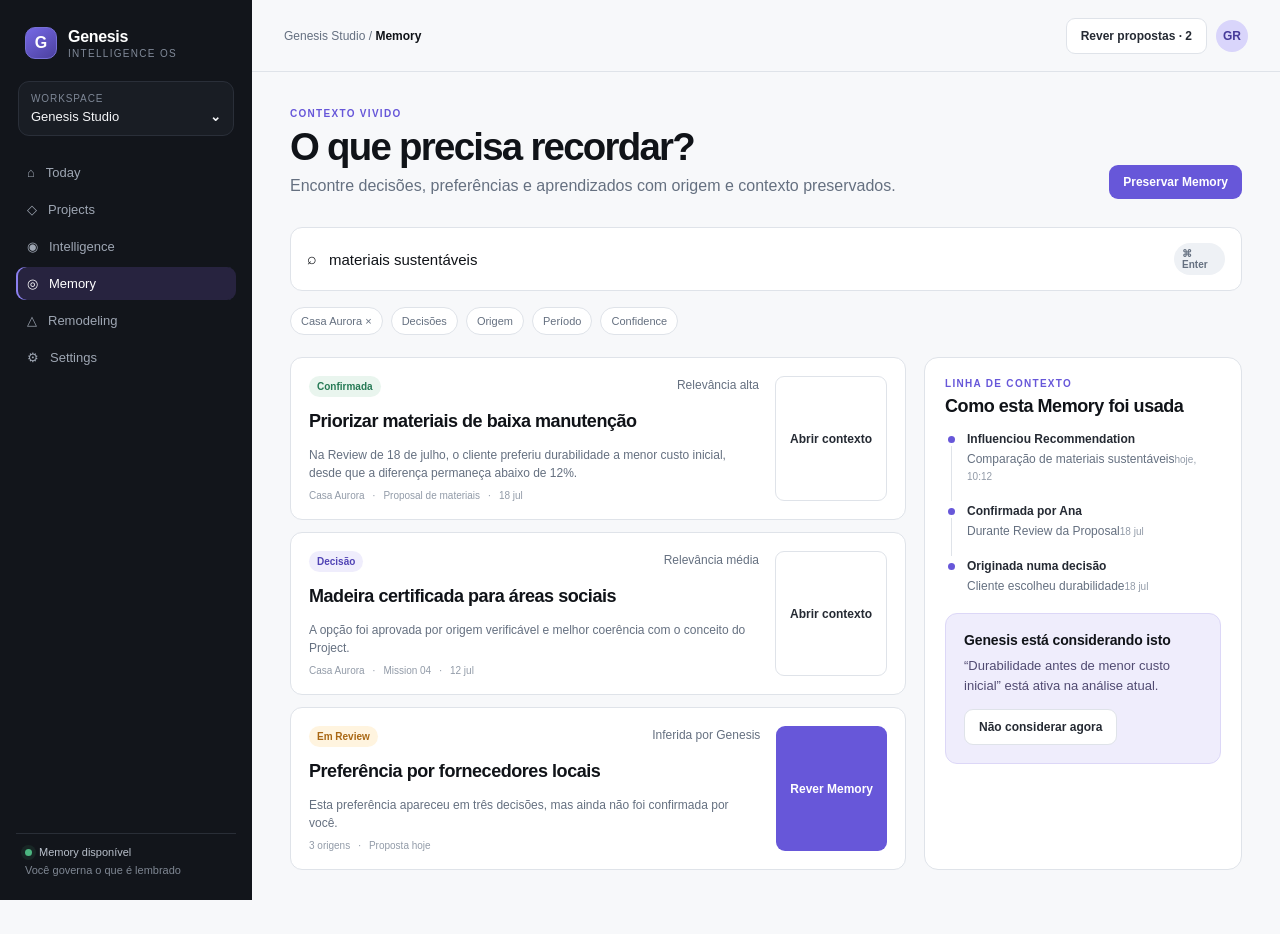
==== Assets/Mockups/Memory/index.html @ 0cf2ba68 "chore(release): conclui Genesis Foundation" ====
<!doctype html><html lang="pt"><head><meta charset="utf-8"><meta name="viewport" content="width=device-width,initial-scale=1"><title>Memory · Genesis</title><link rel="stylesheet" href="../styles.css"></head><body><a class="skip" href="#content">Ir para o conteúdo</a><div class="shell"><aside class="rail"><div class="brand"><div class="brand-mark">G</div><span><strong>Genesis</strong><small>Intelligence OS</small></span></div><div class="workspace"><small>Workspace</small><span>Genesis Studio <b>⌄</b></span></div><nav class="nav"><a href="../Dashboard/index.html">⌂ <span>Today</span></a><a href="../Projects/index.html">◇ <span>Projects</span></a><a href="../Intelligence/index.html">◉ <span>Intelligence</span></a><a class="active" href="../Memory/index.html">◎ <span>Memory</span></a><a href="../Remodeling/index.html">△ <span>Remodeling</span></a><a href="../Settings/index.html">⚙ <span>Settings</span></a></nav><div class="rail-foot"><span><i class="pulse"></i> Memory disponível</span>Você governa o que é lembrado</div></aside><main class="main"><header class="topbar"><div class="crumb">Genesis Studio / <strong>Memory</strong></div><div class="top-actions"><button class="button secondary">Rever propostas · 2</button><span class="avatar">GR</span></div></header><div class="content" id="content"><div class="page-head"><div><p class="eyebrow">Contexto vivido</p><h1>O que precisa recordar?</h1><p class="lede">Encontre decisões, preferências e aprendizados com origem e contexto preservados.</p></div><button class="button">Preservar Memory</button></div><div class="search-box"><span>⌕</span><input aria-label="Pesquisar Memory" value="materiais sustentáveis"/><span class="badge">⌘ Enter</span></div><div class="filters"><button class="filter">Casa Aurora ×</button><button class="filter">Decisões</button><button class="filter">Origem</button><button class="filter">Período</button><button class="filter">Confidence</button></div><div class="grid two"><section class="memory-list"><article class="memory"><div><div class="card-head"><span class="badge green">Confirmada</span><span class="meta">Relevância alta</span></div><h2>Priorizar materiais de baixa manutenção</h2><p>Na Review de 18 de julho, o cliente preferiu durabilidade a menor custo inicial, desde que a diferença permaneça abaixo de 12%.</p><div class="source"><span>Casa Aurora</span><span>·</span><span>Proposal de materiais</span><span>·</span><span>18 jul</span></div></div><button class="button secondary">Abrir contexto</button></article><article class="memory"><div><div class="card-head"><span class="badge violet">Decisão</span><span class="meta">Relevância média</span></div><h2>Madeira certificada para áreas sociais</h2><p>A opção foi aprovada por origem verificável e melhor coerência com o conceito do Project.</p><div class="source"><span>Casa Aurora</span><span>·</span><span>Mission 04</span><span>·</span><span>12 jul</span></div></div><button class="button secondary">Abrir contexto</button></article><article class="memory"><div><div class="card-head"><span class="badge amber">Em Review</span><span class="meta">Inferida por Genesis</span></div><h2>Preferência por fornecedores locais</h2><p>Esta preferência apareceu em três decisões, mas ainda não foi confirmada por você.</p><div class="source"><span>3 origens</span><span>·</span><span>Proposta hoje</span></div></div><button class="button">Rever Memory</button></article></section><aside class="card"><p class="eyebrow">Linha de contexto</p><h2>Como esta Memory foi usada</h2><ul class="timeline"><li><strong>Influenciou Recommendation</strong>Comparação de materiais sustentáveis<time>hoje, 10:12</time></li><li><strong>Confirmada por Ana</strong>Durante Review da Proposal<time>18 jul</time></li><li><strong>Originada numa decisão</strong>Cliente escolheu durabilidade<time>18 jul</time></li></ul><div class="recommendation"><h3>Genesis está considerando isto</h3><p>“Durabilidade antes de menor custo inicial” está ativa na análise atual.</p><button class="button secondary">Não considerar agora</button></div></aside></div></div></main></div></body></html>
---- Assets/Mockups/styles.css ----
:root {
  --ink: #101318;
  --ink-2: #252a33;
  --slate: #657080;
  --muted: #929ba8;
  --line: #dfe3e9;
  --soft: #eef1f5;
  --canvas: #f7f8fa;
  --white: #fff;
  --violet: #6757d9;
  --violet-soft: #efedfc;
  --cyan: #16859b;
  --cyan-soft: #e8f5f7;
  --green: #267a55;
  --green-soft: #e9f5ee;
  --amber: #a96713;
  --amber-soft: #fff4df;
  --red: #b64242;
  --red-soft: #fcecec;
  --shadow: 0 18px 50px rgba(22, 26, 34, .07);
  font-family: Inter, ui-sans-serif, -apple-system, BlinkMacSystemFont, "Segoe UI", sans-serif;
  color: var(--ink);
  background: var(--canvas);
}

* { box-sizing: border-box; }
body { margin: 0; background: var(--canvas); color: var(--ink); }
button, input, textarea, select { font: inherit; }
button, a { -webkit-tap-highlight-color: transparent; }
a { color: inherit; text-decoration: none; }
a:focus-visible, button:focus-visible, input:focus-visible, textarea:focus-visible, select:focus-visible {
  outline: 3px solid #8a7fec; outline-offset: 3px;
}
.skip { position: fixed; top: -60px; left: 16px; z-index: 99; padding: 10px 14px; background: var(--ink); color: white; border-radius: 8px; }
.skip:focus { top: 12px; }
.shell { min-height: 100vh; display: grid; grid-template-columns: 252px minmax(0, 1fr); }
.rail { position: sticky; top: 0; height: 100vh; padding: 22px 16px; background: #12151b; color: #d8dce4; display: flex; flex-direction: column; }
.brand { display: flex; align-items: center; gap: 11px; padding: 5px 9px 22px; }
.brand-mark { width: 32px; height: 32px; border: 1px solid #7770d7; border-radius: 10px; display: grid; place-items: center; color: white; background: linear-gradient(145deg, #7669e6, #4b409e); font-weight: 750; }
.brand strong { color: white; font-size: 16px; letter-spacing: -.02em; }
.brand small { display: block; margin-top: 2px; color: #818a99; font-size: 10px; text-transform: uppercase; letter-spacing: .13em; }
.workspace { margin: 0 2px 20px; padding: 11px 12px; border: 1px solid #2a2f39; background: #191d24; border-radius: 11px; }
.workspace small { display: block; color: #7e8796; font-size: 10px; text-transform: uppercase; letter-spacing: .09em; }
.workspace span { display: flex; align-items: center; justify-content: space-between; margin-top: 5px; color: #f5f6f8; font-size: 13px; }
.nav-label { padding: 8px 10px 6px; color: #686f7b; font-size: 10px; font-weight: 700; text-transform: uppercase; letter-spacing: .11em; }
.nav { display: grid; gap: 4px; }
.nav a { display: flex; gap: 11px; align-items: center; padding: 9px 11px; border-radius: 9px; color: #9ea6b3; font-size: 13px; }
.nav a:hover { background: #1b2028; color: white; }
.nav a.active { background: #27233f; color: white; box-shadow: inset 2px 0 #8b80ef; }
.nav svg { width: 17px; height: 17px; stroke: currentColor; fill: none; stroke-width: 1.7; }
.rail-foot { margin-top: auto; padding: 12px 9px 2px; border-top: 1px solid #292e37; color: #7f8793; font-size: 11px; }
.rail-foot span { display: flex; align-items: center; gap: 7px; margin-bottom: 6px; color: #b9c0cb; }
.pulse { width: 7px; height: 7px; border-radius: 50%; background: #4cb681; box-shadow: 0 0 0 4px rgba(76, 182, 129, .1); }
.main { min-width: 0; }
.topbar { height: 72px; padding: 0 32px; display: flex; align-items: center; justify-content: space-between; border-bottom: 1px solid var(--line); background: rgba(247,248,250,.92); backdrop-filter: blur(14px); position: sticky; top: 0; z-index: 10; }
.crumb { color: var(--slate); font-size: 12px; }
.crumb strong { color: var(--ink); }
.top-actions { display: flex; align-items: center; gap: 9px; }
.search-chip { border: 1px solid var(--line); background: white; border-radius: 9px; padding: 8px 11px; color: var(--slate); font-size: 12px; }
.avatar { width: 32px; height: 32px; border-radius: 50%; background: #d9d5fb; color: #463b9a; display: grid; place-items: center; font-weight: 700; font-size: 12px; }
.content { width: min(1260px, 100%); margin: 0 auto; padding: 36px 38px 64px; }
.page-head { display: flex; justify-content: space-between; align-items: flex-end; gap: 24px; margin-bottom: 28px; }
.eyebrow { margin: 0 0 7px; color: var(--violet); font-size: 10px; font-weight: 760; letter-spacing: .13em; text-transform: uppercase; }
h1, h2, h3, p { margin-top: 0; }
h1 { margin-bottom: 7px; font-size: clamp(28px, 3vw, 42px); line-height: 1.08; letter-spacing: -.045em; }
h2 { margin-bottom: 14px; font-size: 18px; letter-spacing: -.025em; }
h3 { margin-bottom: 8px; font-size: 14px; letter-spacing: -.01em; }
.lede { max-width: 650px; margin-bottom: 0; color: var(--slate); line-height: 1.55; }
.button { border: 0; border-radius: 9px; padding: 10px 14px; background: var(--violet); color: white; font-weight: 680; font-size: 12px; cursor: pointer; }
.button.secondary { background: white; color: var(--ink-2); border: 1px solid var(--line); }
.button.quiet { background: transparent; color: var(--slate); }
.button.danger { background: var(--red); }
.grid { display: grid; gap: 18px; }
.grid.two { grid-template-columns: minmax(0, 1.55fr) minmax(270px, .8fr); }
.grid.three { grid-template-columns: repeat(3, minmax(0, 1fr)); }
.card { background: var(--white); border: 1px solid var(--line); border-radius: 14px; padding: 20px; }
.card.focus { border-color: #cec9f3; box-shadow: var(--shadow); }
.card.tint { background: linear-gradient(145deg, #f7f5ff, #fff); }
.card-head { display: flex; justify-content: space-between; align-items: flex-start; gap: 16px; margin-bottom: 14px; }
.meta { color: var(--slate); font-size: 12px; line-height: 1.5; }
.kicker { color: var(--muted); font-size: 10px; font-weight: 720; text-transform: uppercase; letter-spacing: .09em; }
.badge { display: inline-flex; align-items: center; gap: 6px; padding: 5px 8px; border-radius: 999px; background: var(--soft); color: var(--slate); font-size: 10px; font-weight: 700; }
.badge.violet { background: var(--violet-soft); color: #5144b5; }
.badge.green { background: var(--green-soft); color: var(--green); }
.badge.amber { background: var(--amber-soft); color: var(--amber); }
.badge.red { background: var(--red-soft); color: var(--red); }
.badge.cyan { background: var(--cyan-soft); color: var(--cyan); }
.dot { width: 6px; height: 6px; background: currentColor; border-radius: 50%; }
.attention { display: grid; grid-template-columns: 6px 1fr auto; gap: 16px; align-items: center; padding: 16px 0; border-bottom: 1px solid var(--soft); }
.attention:last-child { border: 0; padding-bottom: 0; }
.attention-bar { width: 4px; height: 38px; background: var(--amber); border-radius: 6px; }
.attention h3 { margin: 0 0 3px; }
.attention p { margin: 0; color: var(--slate); font-size: 12px; }
.progress { height: 5px; background: var(--soft); border-radius: 10px; overflow: hidden; margin: 13px 0 9px; }
.progress span { display: block; height: 100%; background: linear-gradient(90deg, var(--violet), #8a7fea); border-radius: inherit; }
.project-card { display: flex; flex-direction: column; min-height: 260px; }
.project-card .next { margin-top: auto; padding-top: 14px; border-top: 1px solid var(--soft); }
.stats { display: flex; flex-wrap: wrap; gap: 14px; color: var(--slate); font-size: 11px; }
.stats strong { color: var(--ink); }
.timeline { list-style: none; margin: 0; padding: 0; }
.timeline li { position: relative; padding: 0 0 18px 22px; color: var(--slate); font-size: 12px; line-height: 1.45; }
.timeline li::before { content: ""; position: absolute; left: 3px; top: 5px; width: 7px; height: 7px; border-radius: 50%; background: var(--violet); }
.timeline li::after { content: ""; position: absolute; left: 6px; top: 15px; bottom: 2px; width: 1px; background: var(--line); }
.timeline li:last-child::after { display: none; }
.timeline strong { display: block; color: var(--ink-2); margin-bottom: 2px; }
.timeline time { color: var(--muted); font-size: 10px; }
.recommendation { padding: 18px; border-radius: 12px; background: var(--violet-soft); border: 1px solid #dcd7f7; }
.recommendation p { color: #514b72; font-size: 13px; line-height: 1.55; }
.steps { display: flex; align-items: center; overflow-x: auto; padding: 4px 0 20px; }
.step { min-width: 104px; display: flex; align-items: center; gap: 8px; color: var(--muted); font-size: 11px; font-weight: 700; }
.step::after { content: ""; width: 38px; height: 1px; background: var(--line); }
.step:last-child::after { display: none; }
.step span { width: 22px; height: 22px; border-radius: 50%; display: grid; place-items: center; border: 1px solid var(--line); background: white; }
.step.done { color: var(--green); }
.step.done span { background: var(--green-soft); border-color: #b8dcc8; }
.step.active { color: var(--violet); }
.step.active span { color: white; background: var(--violet); border-color: var(--violet); }
.context-chain { display: grid; gap: 10px; }
.context-item { display: flex; gap: 12px; align-items: flex-start; padding: 13px; border: 1px solid var(--line); border-radius: 10px; }
.context-icon { width: 28px; height: 28px; border-radius: 8px; display: grid; place-items: center; flex: 0 0 auto; background: var(--violet-soft); color: var(--violet); font-weight: 800; font-size: 11px; }
.context-item p { margin: 2px 0 0; color: var(--slate); font-size: 11px; }
.search-box { display: flex; align-items: center; gap: 10px; padding: 15px 16px; background: white; border: 1px solid var(--line); border-radius: 12px; margin-bottom: 16px; }
.search-box input { width: 100%; border: 0; outline: 0; color: var(--ink); font-size: 15px; }
.filters { display: flex; gap: 8px; flex-wrap: wrap; margin-bottom: 22px; }
.filter { border: 1px solid var(--line); background: white; color: var(--slate); border-radius: 999px; padding: 7px 10px; font-size: 11px; }
.memory-list { display: grid; gap: 12px; }
.memory { display: grid; grid-template-columns: 1fr auto; gap: 16px; padding: 18px; background: white; border: 1px solid var(--line); border-radius: 12px; }
.memory p { color: var(--slate); font-size: 12px; line-height: 1.5; margin-bottom: 8px; }
.source { display: flex; gap: 8px; color: var(--muted); font-size: 10px; }
.form-grid { display: grid; grid-template-columns: 1fr 1fr; gap: 14px; }
.field { display: grid; gap: 6px; }
.field.full { grid-column: 1 / -1; }
.field label { font-size: 11px; font-weight: 700; color: var(--ink-2); }
.field input, .field textarea, .field select { width: 100%; border: 1px solid var(--line); border-radius: 9px; background: white; padding: 10px 11px; color: var(--ink); }
.field textarea { min-height: 90px; resize: vertical; }
.setting { display: grid; grid-template-columns: 1fr auto; gap: 18px; align-items: center; padding: 17px 0; border-bottom: 1px solid var(--soft); }
.setting:last-child { border: 0; }
.setting p { margin: 3px 0 0; color: var(--slate); font-size: 12px; }
.toggle { width: 38px; height: 22px; border-radius: 999px; background: var(--violet); padding: 3px; }
.toggle::after { content: ""; display: block; width: 16px; height: 16px; margin-left: 16px; border-radius: 50%; background: white; }
.toggle.off { background: #c7ccd4; }
.toggle.off::after { margin-left: 0; }
.footer-note { margin-top: 28px; color: var(--muted); font-size: 10px; text-align: center; }

@media (max-width: 960px) {
  .shell { grid-template-columns: 76px minmax(0,1fr); }
  .rail { padding-inline: 10px; }
  .brand span:last-child, .workspace, .nav-label, .nav a span, .rail-foot { display: none; }
  .brand { justify-content: center; padding-inline: 0; }
  .nav a { justify-content: center; padding: 11px; }
  .grid.two, .grid.three { grid-template-columns: 1fr; }
  .project-card { min-height: 0; }
}

@media (max-width: 640px) {
  .shell { display: block; padding-bottom: 70px; }
  .rail { position: fixed; z-index: 30; top: auto; bottom: 0; width: 100%; height: 64px; padding: 7px 10px; flex-direction: row; }
  .brand, .workspace, .nav-label, .rail-foot { display: none; }
  .nav { width: 100%; grid-template-columns: repeat(5,1fr); }
  .nav a { display: grid; place-items: center; gap: 2px; padding: 5px 2px; font-size: 9px; }
  .nav a span { display: block; }
  .nav svg { width: 19px; height: 19px; }
  .topbar { height: 58px; padding: 0 18px; }
  .search-chip { display: none; }
  .content { padding: 26px 18px 42px; }
  .page-head { align-items: flex-start; flex-direction: column; }
  .form-grid { grid-template-columns: 1fr; }
  .field.full { grid-column: auto; }
  .attention { grid-template-columns: 5px 1fr; }
  .attention .button { grid-column: 2; justify-self: start; }
  .memory { grid-template-columns: 1fr; }
}
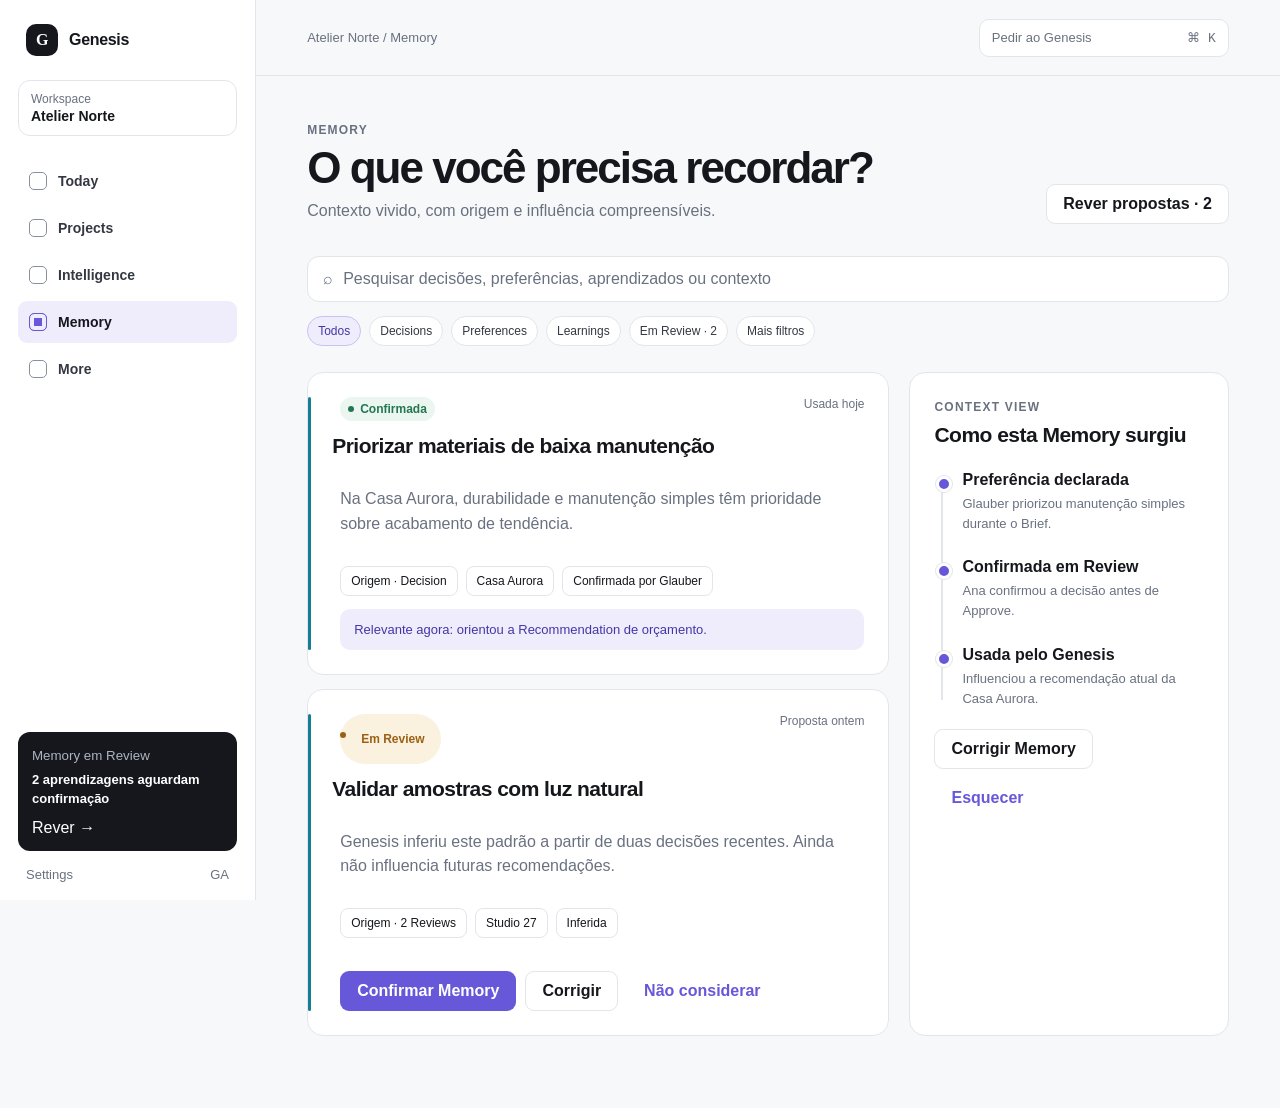
==== commit 4f542c3f: "docs(product): adiciona visão e protótipos da Product Experience" ====
--- a/Assets/Mockups/Memory/index.html
+++ b/Assets/Mockups/Memory/index.html
@@ -1 +1,2 @@
-<!doctype html><html lang="pt"><head><meta charset="utf-8"><meta name="viewport" content="width=device-width,initial-scale=1"><title>Memory · Genesis</title><link rel="stylesheet" href="../styles.css"></head><body><a class="skip" href="#content">Ir para o conteúdo</a><div class="shell"><aside class="rail"><div class="brand"><div class="brand-mark">G</div><span><strong>Genesis</strong><small>Intelligence OS</small></span></div><div class="workspace"><small>Workspace</small><span>Genesis Studio <b>⌄</b></span></div><nav class="nav"><a href="../Dashboard/index.html">⌂ <span>Today</span></a><a href="../Projects/index.html">◇ <span>Projects</span></a><a href="../Intelligence/index.html">◉ <span>Intelligence</span></a><a class="active" href="../Memory/index.html">◎ <span>Memory</span></a><a href="../Remodeling/index.html">△ <span>Remodeling</span></a><a href="../Settings/index.html">⚙ <span>Settings</span></a></nav><div class="rail-foot"><span><i class="pulse"></i> Memory disponível</span>Você governa o que é lembrado</div></aside><main class="main"><header class="topbar"><div class="crumb">Genesis Studio / <strong>Memory</strong></div><div class="top-actions"><button class="button secondary">Rever propostas · 2</button><span class="avatar">GR</span></div></header><div class="content" id="content"><div class="page-head"><div><p class="eyebrow">Contexto vivido</p><h1>O que precisa recordar?</h1><p class="lede">Encontre decisões, preferências e aprendizados com origem e contexto preservados.</p></div><button class="button">Preservar Memory</button></div><div class="search-box"><span>⌕</span><input aria-label="Pesquisar Memory" value="materiais sustentáveis"/><span class="badge">⌘ Enter</span></div><div class="filters"><button class="filter">Casa Aurora ×</button><button class="filter">Decisões</button><button class="filter">Origem</button><button class="filter">Período</button><button class="filter">Confidence</button></div><div class="grid two"><section class="memory-list"><article class="memory"><div><div class="card-head"><span class="badge green">Confirmada</span><span class="meta">Relevância alta</span></div><h2>Priorizar materiais de baixa manutenção</h2><p>Na Review de 18 de julho, o cliente preferiu durabilidade a menor custo inicial, desde que a diferença permaneça abaixo de 12%.</p><div class="source"><span>Casa Aurora</span><span>·</span><span>Proposal de materiais</span><span>·</span><span>18 jul</span></div></div><button class="button secondary">Abrir contexto</button></article><article class="memory"><div><div class="card-head"><span class="badge violet">Decisão</span><span class="meta">Relevância média</span></div><h2>Madeira certificada para áreas sociais</h2><p>A opção foi aprovada por origem verificável e melhor coerência com o conceito do Project.</p><div class="source"><span>Casa Aurora</span><span>·</span><span>Mission 04</span><span>·</span><span>12 jul</span></div></div><button class="button secondary">Abrir contexto</button></article><article class="memory"><div><div class="card-head"><span class="badge amber">Em Review</span><span class="meta">Inferida por Genesis</span></div><h2>Preferência por fornecedores locais</h2><p>Esta preferência apareceu em três decisões, mas ainda não foi confirmada por você.</p><div class="source"><span>3 origens</span><span>·</span><span>Proposta hoje</span></div></div><button class="button">Rever Memory</button></article></section><aside class="card"><p class="eyebrow">Linha de contexto</p><h2>Como esta Memory foi usada</h2><ul class="timeline"><li><strong>Influenciou Recommendation</strong>Comparação de materiais sustentáveis<time>hoje, 10:12</time></li><li><strong>Confirmada por Ana</strong>Durante Review da Proposal<time>18 jul</time></li><li><strong>Originada numa decisão</strong>Cliente escolheu durabilidade<time>18 jul</time></li></ul><div class="recommendation"><h3>Genesis está considerando isto</h3><p>“Durabilidade antes de menor custo inicial” está ativa na análise atual.</p><button class="button secondary">Não considerar agora</button></div></aside></div></div></main></div></body></html>
+<!doctype html><html lang="pt"><head><meta charset="utf-8"><meta name="viewport" content="width=device-width,initial-scale=1"><title>Memory · Genesis</title><link rel="stylesheet" href="../styles.css"></head><body><a class="skip" href="#content">Saltar para o conteúdo</a><div class="shell"><aside class="rail"><a class="brand" href="../CommandCenter/"><span class="mark">G</span><span>Genesis</span></a><div class="workspace"><small>Workspace</small><strong>Atelier Norte</strong></div><nav class="nav" aria-label="Navegação principal"><a href="../CommandCenter/"><span>Today</span></a><a href="../Projects/"><span>Projects</span></a><a href="../Intelligence/"><span>Intelligence</span></a><a class="active" href="#"><span>Memory</span></a><a href="#"><span>More</span></a></nav><div class="rail-focus"><small>Memory em Review</small><strong>2 aprendizagens aguardam confirmação</strong><span>Rever →</span></div><div class="rail-foot"><a href="../Settings/">Settings</a><span>GA</span></div></aside><main class="main"><header class="topbar"><span class="crumb">Atelier Norte / Memory</span><span class="command">Pedir ao Genesis <kbd>⌘ K</kbd></span></header><div class="content" id="content"><div class="page-head"><div><span class="eyebrow">Memory</span><h1>O que você precisa recordar?</h1><p>Contexto vivido, com origem e influência compreensíveis.</p></div><button class="btn secondary">Rever propostas · 2</button></div><div class="search">⌕ <span>Pesquisar decisões, preferências, aprendizados ou contexto</span></div><div class="filters" style="margin:14px 0 26px"><span class="chip active">Todos</span><span class="chip">Decisions</span><span class="chip">Preferences</span><span class="chip">Learnings</span><span class="chip">Em Review · 2</span><span class="chip">Mais filtros</span></div>
+<div class="grid cols-2"><section class="stack"><article class="surface memory-card"><div class="project-top"><span class="badge success">Confirmada</span><span class="meta">Usada hoje</span></div><h2>Priorizar materiais de baixa manutenção</h2><p>Na Casa Aurora, durabilidade e manutenção simples têm prioridade sobre acabamento de tendência.</p><div class="receipt"><span>Origem · Decision</span><span>Casa Aurora</span><span>Confirmada por Glauber</span></div><div class="next">Relevante agora: orientou a Recommendation de orçamento.</div></article><article class="surface memory-card"><div class="project-top"><span class="badge attention">Em Review</span><span class="meta">Proposta ontem</span></div><h2>Validar amostras com luz natural</h2><p>Genesis inferiu este padrão a partir de duas decisões recentes. Ainda não influencia futuras recomendações.</p><div class="receipt"><span>Origem · 2 Reviews</span><span>Studio 27</span><span>Inferida</span></div><div class="actions"><button class="btn">Confirmar Memory</button><button class="btn secondary">Corrigir</button><button class="btn quiet">Não considerar</button></div></article></section><aside class="surface"><span class="eyebrow">Context view</span><h2 style="margin-top:8px">Como esta Memory surgiu</h2><div class="continuum" style="margin-top:24px"><article class="event"><strong>Preferência declarada</strong><p>Glauber priorizou manutenção simples durante o Brief.</p></article><article class="event"><strong>Confirmada em Review</strong><p>Ana confirmou a decisão antes de Approve.</p></article><article class="event"><strong>Usada pelo Genesis</strong><p>Influenciou a recomendação atual da Casa Aurora.</p></article></div><div class="actions"><button class="btn secondary">Corrigir Memory</button><button class="btn quiet">Esquecer</button></div></aside></div></div></main></div></body></html>
--- a/Assets/Mockups/styles.css
+++ b/Assets/Mockups/styles.css
@@ -1,172 +1,192 @@
 :root {
-  --ink: #101318;
-  --ink-2: #252a33;
-  --slate: #657080;
-  --muted: #929ba8;
-  --line: #dfe3e9;
-  --soft: #eef1f5;
+  --ink: #15171c;
+  --ink-2: #343842;
+  --muted: #697180;
+  --line: #e2e5ea;
+  --soft: #f0f2f5;
   --canvas: #f7f8fa;
-  --white: #fff;
+  --surface: #ffffff;
   --violet: #6757d9;
+  --violet-dark: #5546c5;
   --violet-soft: #efedfc;
-  --cyan: #16859b;
+  --cyan: #147f93;
   --cyan-soft: #e8f5f7;
-  --green: #267a55;
-  --green-soft: #e9f5ee;
-  --amber: #a96713;
-  --amber-soft: #fff4df;
-  --red: #b64242;
-  --red-soft: #fcecec;
-  --shadow: 0 18px 50px rgba(22, 26, 34, .07);
+  --green: #247652;
+  --green-soft: #eaf6ef;
+  --amber: #9a6115;
+  --amber-soft: #fbf1df;
+  --red: #ad3f3f;
+  --red-soft: #fbecec;
+  --shadow: 0 16px 50px rgba(31, 35, 45, .07);
   font-family: Inter, ui-sans-serif, -apple-system, BlinkMacSystemFont, "Segoe UI", sans-serif;
   color: var(--ink);
   background: var(--canvas);
 }
 
 * { box-sizing: border-box; }
-body { margin: 0; background: var(--canvas); color: var(--ink); }
+body { margin: 0; min-width: 320px; background: var(--canvas); color: var(--ink); }
 button, input, textarea, select { font: inherit; }
 button, a { -webkit-tap-highlight-color: transparent; }
 a { color: inherit; text-decoration: none; }
-a:focus-visible, button:focus-visible, input:focus-visible, textarea:focus-visible, select:focus-visible {
-  outline: 3px solid #8a7fec; outline-offset: 3px;
-}
-.skip { position: fixed; top: -60px; left: 16px; z-index: 99; padding: 10px 14px; background: var(--ink); color: white; border-radius: 8px; }
+.skip { position: fixed; left: 16px; top: -80px; z-index: 20; padding: 10px 14px; border-radius: 8px; background: var(--ink); color: white; }
 .skip:focus { top: 12px; }
-.shell { min-height: 100vh; display: grid; grid-template-columns: 252px minmax(0, 1fr); }
-.rail { position: sticky; top: 0; height: 100vh; padding: 22px 16px; background: #12151b; color: #d8dce4; display: flex; flex-direction: column; }
-.brand { display: flex; align-items: center; gap: 11px; padding: 5px 9px 22px; }
-.brand-mark { width: 32px; height: 32px; border: 1px solid #7770d7; border-radius: 10px; display: grid; place-items: center; color: white; background: linear-gradient(145deg, #7669e6, #4b409e); font-weight: 750; }
-.brand strong { color: white; font-size: 16px; letter-spacing: -.02em; }
-.brand small { display: block; margin-top: 2px; color: #818a99; font-size: 10px; text-transform: uppercase; letter-spacing: .13em; }
-.workspace { margin: 0 2px 20px; padding: 11px 12px; border: 1px solid #2a2f39; background: #191d24; border-radius: 11px; }
-.workspace small { display: block; color: #7e8796; font-size: 10px; text-transform: uppercase; letter-spacing: .09em; }
-.workspace span { display: flex; align-items: center; justify-content: space-between; margin-top: 5px; color: #f5f6f8; font-size: 13px; }
-.nav-label { padding: 8px 10px 6px; color: #686f7b; font-size: 10px; font-weight: 700; text-transform: uppercase; letter-spacing: .11em; }
-.nav { display: grid; gap: 4px; }
-.nav a { display: flex; gap: 11px; align-items: center; padding: 9px 11px; border-radius: 9px; color: #9ea6b3; font-size: 13px; }
-.nav a:hover { background: #1b2028; color: white; }
-.nav a.active { background: #27233f; color: white; box-shadow: inset 2px 0 #8b80ef; }
-.nav svg { width: 17px; height: 17px; stroke: currentColor; fill: none; stroke-width: 1.7; }
-.rail-foot { margin-top: auto; padding: 12px 9px 2px; border-top: 1px solid #292e37; color: #7f8793; font-size: 11px; }
-.rail-foot span { display: flex; align-items: center; gap: 7px; margin-bottom: 6px; color: #b9c0cb; }
-.pulse { width: 7px; height: 7px; border-radius: 50%; background: #4cb681; box-shadow: 0 0 0 4px rgba(76, 182, 129, .1); }
+:focus-visible { outline: 3px solid rgba(103, 87, 217, .42); outline-offset: 3px; }
+
+.shell { min-height: 100vh; display: grid; grid-template-columns: 256px minmax(0, 1fr); }
+.rail { position: sticky; top: 0; height: 100vh; display: flex; flex-direction: column; padding: 24px 18px 18px; border-right: 1px solid var(--line); background: rgba(255,255,255,.92); }
+.brand { display: flex; gap: 11px; align-items: center; padding: 0 8px 24px; font-weight: 720; letter-spacing: -.02em; }
+.mark { width: 32px; height: 32px; display: grid; place-items: center; border-radius: 10px; color: white; background: var(--ink); font-family: Georgia, serif; }
+.workspace { display: grid; gap: 2px; margin-bottom: 24px; padding: 11px 12px; border: 1px solid var(--line); border-radius: 12px; background: var(--surface); }
+.workspace small, .meta, .eyebrow { color: var(--muted); font-size: 12px; }
+.workspace strong { font-size: 14px; }
+.nav { display: grid; gap: 5px; }
+.nav a { display: flex; align-items: center; gap: 11px; min-height: 42px; padding: 0 11px; border-radius: 9px; color: var(--ink-2); font-size: 14px; font-weight: 550; }
+.nav a::before { content: ""; width: 16px; height: 16px; border: 1.5px solid #88909d; border-radius: 5px; }
+.nav a.active { color: var(--ink); background: var(--violet-soft); }
+.nav a.active::before { border-color: var(--violet); background: var(--violet); box-shadow: inset 0 0 0 4px var(--violet-soft); }
+.rail-focus { margin-top: auto; padding: 14px; border-radius: 12px; background: var(--ink); color: white; }
+.rail-focus small { color: #aeb5c1; }
+.rail-focus strong { display: block; margin: 7px 0 10px; font-size: 13px; line-height: 1.45; }
+.rail-foot { display: flex; justify-content: space-between; padding: 16px 8px 0; color: var(--muted); font-size: 13px; }
+
 .main { min-width: 0; }
-.topbar { height: 72px; padding: 0 32px; display: flex; align-items: center; justify-content: space-between; border-bottom: 1px solid var(--line); background: rgba(247,248,250,.92); backdrop-filter: blur(14px); position: sticky; top: 0; z-index: 10; }
-.crumb { color: var(--slate); font-size: 12px; }
-.crumb strong { color: var(--ink); }
-.top-actions { display: flex; align-items: center; gap: 9px; }
-.search-chip { border: 1px solid var(--line); background: white; border-radius: 9px; padding: 8px 11px; color: var(--slate); font-size: 12px; }
-.avatar { width: 32px; height: 32px; border-radius: 50%; background: #d9d5fb; color: #463b9a; display: grid; place-items: center; font-weight: 700; font-size: 12px; }
-.content { width: min(1260px, 100%); margin: 0 auto; padding: 36px 38px 64px; }
-.page-head { display: flex; justify-content: space-between; align-items: flex-end; gap: 24px; margin-bottom: 28px; }
-.eyebrow { margin: 0 0 7px; color: var(--violet); font-size: 10px; font-weight: 760; letter-spacing: .13em; text-transform: uppercase; }
-h1, h2, h3, p { margin-top: 0; }
-h1 { margin-bottom: 7px; font-size: clamp(28px, 3vw, 42px); line-height: 1.08; letter-spacing: -.045em; }
-h2 { margin-bottom: 14px; font-size: 18px; letter-spacing: -.025em; }
-h3 { margin-bottom: 8px; font-size: 14px; letter-spacing: -.01em; }
-.lede { max-width: 650px; margin-bottom: 0; color: var(--slate); line-height: 1.55; }
-.button { border: 0; border-radius: 9px; padding: 10px 14px; background: var(--violet); color: white; font-weight: 680; font-size: 12px; cursor: pointer; }
-.button.secondary { background: white; color: var(--ink-2); border: 1px solid var(--line); }
-.button.quiet { background: transparent; color: var(--slate); }
-.button.danger { background: var(--red); }
-.grid { display: grid; gap: 18px; }
-.grid.two { grid-template-columns: minmax(0, 1.55fr) minmax(270px, .8fr); }
-.grid.three { grid-template-columns: repeat(3, minmax(0, 1fr)); }
-.card { background: var(--white); border: 1px solid var(--line); border-radius: 14px; padding: 20px; }
-.card.focus { border-color: #cec9f3; box-shadow: var(--shadow); }
-.card.tint { background: linear-gradient(145deg, #f7f5ff, #fff); }
-.card-head { display: flex; justify-content: space-between; align-items: flex-start; gap: 16px; margin-bottom: 14px; }
-.meta { color: var(--slate); font-size: 12px; line-height: 1.5; }
-.kicker { color: var(--muted); font-size: 10px; font-weight: 720; text-transform: uppercase; letter-spacing: .09em; }
-.badge { display: inline-flex; align-items: center; gap: 6px; padding: 5px 8px; border-radius: 999px; background: var(--soft); color: var(--slate); font-size: 10px; font-weight: 700; }
-.badge.violet { background: var(--violet-soft); color: #5144b5; }
-.badge.green { background: var(--green-soft); color: var(--green); }
-.badge.amber { background: var(--amber-soft); color: var(--amber); }
-.badge.red { background: var(--red-soft); color: var(--red); }
-.badge.cyan { background: var(--cyan-soft); color: var(--cyan); }
-.dot { width: 6px; height: 6px; background: currentColor; border-radius: 50%; }
-.attention { display: grid; grid-template-columns: 6px 1fr auto; gap: 16px; align-items: center; padding: 16px 0; border-bottom: 1px solid var(--soft); }
-.attention:last-child { border: 0; padding-bottom: 0; }
-.attention-bar { width: 4px; height: 38px; background: var(--amber); border-radius: 6px; }
-.attention h3 { margin: 0 0 3px; }
-.attention p { margin: 0; color: var(--slate); font-size: 12px; }
-.progress { height: 5px; background: var(--soft); border-radius: 10px; overflow: hidden; margin: 13px 0 9px; }
-.progress span { display: block; height: 100%; background: linear-gradient(90deg, var(--violet), #8a7fea); border-radius: inherit; }
-.project-card { display: flex; flex-direction: column; min-height: 260px; }
-.project-card .next { margin-top: auto; padding-top: 14px; border-top: 1px solid var(--soft); }
-.stats { display: flex; flex-wrap: wrap; gap: 14px; color: var(--slate); font-size: 11px; }
-.stats strong { color: var(--ink); }
-.timeline { list-style: none; margin: 0; padding: 0; }
-.timeline li { position: relative; padding: 0 0 18px 22px; color: var(--slate); font-size: 12px; line-height: 1.45; }
-.timeline li::before { content: ""; position: absolute; left: 3px; top: 5px; width: 7px; height: 7px; border-radius: 50%; background: var(--violet); }
-.timeline li::after { content: ""; position: absolute; left: 6px; top: 15px; bottom: 2px; width: 1px; background: var(--line); }
-.timeline li:last-child::after { display: none; }
-.timeline strong { display: block; color: var(--ink-2); margin-bottom: 2px; }
-.timeline time { color: var(--muted); font-size: 10px; }
-.recommendation { padding: 18px; border-radius: 12px; background: var(--violet-soft); border: 1px solid #dcd7f7; }
-.recommendation p { color: #514b72; font-size: 13px; line-height: 1.55; }
-.steps { display: flex; align-items: center; overflow-x: auto; padding: 4px 0 20px; }
-.step { min-width: 104px; display: flex; align-items: center; gap: 8px; color: var(--muted); font-size: 11px; font-weight: 700; }
-.step::after { content: ""; width: 38px; height: 1px; background: var(--line); }
-.step:last-child::after { display: none; }
-.step span { width: 22px; height: 22px; border-radius: 50%; display: grid; place-items: center; border: 1px solid var(--line); background: white; }
-.step.done { color: var(--green); }
-.step.done span { background: var(--green-soft); border-color: #b8dcc8; }
-.step.active { color: var(--violet); }
-.step.active span { color: white; background: var(--violet); border-color: var(--violet); }
-.context-chain { display: grid; gap: 10px; }
-.context-item { display: flex; gap: 12px; align-items: flex-start; padding: 13px; border: 1px solid var(--line); border-radius: 10px; }
-.context-icon { width: 28px; height: 28px; border-radius: 8px; display: grid; place-items: center; flex: 0 0 auto; background: var(--violet-soft); color: var(--violet); font-weight: 800; font-size: 11px; }
-.context-item p { margin: 2px 0 0; color: var(--slate); font-size: 11px; }
-.search-box { display: flex; align-items: center; gap: 10px; padding: 15px 16px; background: white; border: 1px solid var(--line); border-radius: 12px; margin-bottom: 16px; }
-.search-box input { width: 100%; border: 0; outline: 0; color: var(--ink); font-size: 15px; }
-.filters { display: flex; gap: 8px; flex-wrap: wrap; margin-bottom: 22px; }
-.filter { border: 1px solid var(--line); background: white; color: var(--slate); border-radius: 999px; padding: 7px 10px; font-size: 11px; }
-.memory-list { display: grid; gap: 12px; }
-.memory { display: grid; grid-template-columns: 1fr auto; gap: 16px; padding: 18px; background: white; border: 1px solid var(--line); border-radius: 12px; }
-.memory p { color: var(--slate); font-size: 12px; line-height: 1.5; margin-bottom: 8px; }
-.source { display: flex; gap: 8px; color: var(--muted); font-size: 10px; }
-.form-grid { display: grid; grid-template-columns: 1fr 1fr; gap: 14px; }
-.field { display: grid; gap: 6px; }
+.topbar { min-height: 76px; display: flex; align-items: center; justify-content: space-between; gap: 24px; padding: 15px clamp(24px, 4vw, 64px); border-bottom: 1px solid var(--line); background: rgba(247,248,250,.9); backdrop-filter: blur(14px); }
+.crumb { color: var(--muted); font-size: 13px; }
+.command { min-width: 250px; display: flex; justify-content: space-between; padding: 10px 12px; border: 1px solid var(--line); border-radius: 10px; background: var(--surface); color: var(--muted); font-size: 13px; }
+.content { width: min(1440px, 100%); margin: 0 auto; padding: 44px clamp(24px, 4vw, 64px) 72px; }
+.page-head { display: flex; justify-content: space-between; align-items: end; gap: 30px; margin-bottom: 32px; }
+.page-head h1 { margin: 7px 0 8px; font-size: clamp(30px, 4vw, 44px); line-height: 1.05; letter-spacing: -.045em; }
+.page-head p { max-width: 680px; margin: 0; color: var(--muted); line-height: 1.55; }
+.eyebrow { text-transform: uppercase; letter-spacing: .1em; font-weight: 700; }
+
+.grid { display: grid; gap: 20px; }
+.cols-2 { grid-template-columns: minmax(0, 1.55fr) minmax(280px, .85fr); }
+.cols-3 { grid-template-columns: repeat(3, minmax(0, 1fr)); }
+.stack { display: grid; gap: 14px; }
+.surface { padding: 24px; border: 1px solid var(--line); border-radius: 16px; background: var(--surface); }
+.surface.focus { padding: clamp(25px, 4vw, 40px); border-color: transparent; box-shadow: var(--shadow); }
+.surface h2, .surface h3 { margin: 0; letter-spacing: -.025em; }
+.surface h2 { font-size: 21px; }
+.surface h3 { font-size: 16px; }
+.surface p { color: var(--muted); line-height: 1.55; }
+.section-head { display: flex; justify-content: space-between; align-items: start; gap: 20px; margin-bottom: 18px; }
+.section-head a { color: var(--violet); font-size: 13px; font-weight: 650; }
+
+.btn { min-height: 40px; display: inline-flex; align-items: center; justify-content: center; gap: 8px; padding: 0 16px; border: 1px solid transparent; border-radius: 9px; background: var(--violet); color: white; font-weight: 650; cursor: pointer; }
+.btn:hover { background: var(--violet-dark); }
+.btn.secondary { border-color: var(--line); background: var(--surface); color: var(--ink); }
+.btn.quiet { background: transparent; color: var(--violet); }
+.actions { display: flex; flex-wrap: wrap; gap: 9px; margin-top: 20px; }
+.badge { display: inline-flex; align-items: center; gap: 6px; width: fit-content; padding: 5px 8px; border-radius: 999px; background: var(--soft); color: var(--ink-2); font-size: 12px; font-weight: 650; }
+.badge::before { content: ""; width: 6px; height: 6px; border-radius: 50%; background: #858d99; }
+.badge.attention { color: var(--amber); background: var(--amber-soft); }
+.badge.attention::before { background: var(--amber); }
+.badge.success { color: var(--green); background: var(--green-soft); }
+.badge.success::before { background: var(--green); }
+.badge.intel { color: var(--cyan); background: var(--cyan-soft); }
+.badge.intel::before { background: var(--cyan); }
+
+.brief { display: grid; gap: 18px; }
+.brief-copy { max-width: 780px; font-family: Georgia, "Times New Roman", serif; font-size: clamp(23px, 3vw, 33px); line-height: 1.32; letter-spacing: -.025em; }
+.attention { display: grid; grid-template-columns: 5px minmax(0,1fr) auto; gap: 16px; align-items: start; padding: 18px 0; border-top: 1px solid var(--line); }
+.attention:first-of-type { border-top: 0; }
+.attention .signal { width: 5px; height: 38px; border-radius: 4px; background: var(--amber); }
+.attention p { margin: 5px 0 0; font-size: 14px; }
+.attention time { color: var(--muted); font-size: 12px; }
+.progress { height: 6px; overflow: hidden; border-radius: 99px; background: var(--soft); }
+.progress span { display: block; height: 100%; border-radius: inherit; background: var(--violet); }
+.continuum { position: relative; display: grid; gap: 0; padding-left: 28px; }
+.continuum::before { content: ""; position: absolute; left: 7px; top: 9px; bottom: 9px; width: 2px; background: var(--line); }
+.event { position: relative; padding: 0 0 24px; }
+.event:last-child { padding-bottom: 0; }
+.event::before { content: ""; position: absolute; left: -26px; top: 5px; width: 10px; height: 10px; border: 3px solid var(--surface); border-radius: 50%; background: var(--violet); box-shadow: 0 0 0 1px var(--line); }
+.event p { margin: 5px 0 0; font-size: 13px; }
+
+.project-card { display: grid; gap: 18px; min-height: 250px; }
+.project-top { display: flex; justify-content: space-between; gap: 12px; }
+.project-card .purpose { min-height: 48px; }
+.facts { display: grid; grid-template-columns: repeat(3, 1fr); gap: 12px; }
+.fact small { display: block; color: var(--muted); font-size: 11px; }
+.fact strong { font-size: 13px; }
+.next { padding: 13px 14px; border-radius: 10px; background: var(--violet-soft); color: #4436a7; font-size: 13px; }
+
+.intelligence-flow { display: grid; grid-template-columns: repeat(7, minmax(100px, 1fr)); gap: 6px; align-items: stretch; margin: 20px 0 28px; }
+.flow-step { position: relative; min-height: 80px; padding: 12px; border-radius: 10px; background: var(--soft); font-size: 12px; }
+.flow-step.active { color: #0c6675; background: var(--cyan-soft); }
+.flow-step strong { display: block; margin-top: 7px; font-size: 13px; }
+.receipt { display: flex; flex-wrap: wrap; gap: 8px; }
+.receipt span { padding: 7px 10px; border: 1px solid var(--line); border-radius: 8px; font-size: 12px; }
+.recommendation { border-left: 4px solid var(--cyan); }
+.confidence { display: grid; grid-template-columns: auto 1fr; gap: 12px; align-items: center; padding: 13px; border-radius: 10px; background: var(--cyan-soft); color: #0c6675; font-size: 13px; }
+
+.search { width: 100%; display: flex; gap: 10px; padding: 13px 15px; border: 1px solid var(--line); border-radius: 12px; background: var(--surface); color: var(--muted); }
+.filters { display: flex; flex-wrap: wrap; gap: 8px; }
+.chip { padding: 7px 10px; border: 1px solid var(--line); border-radius: 999px; background: var(--surface); color: var(--ink-2); font-size: 12px; }
+.chip.active { border-color: #c9c2f2; background: var(--violet-soft); color: #4436a7; }
+.memory-card { position: relative; display: grid; gap: 13px; }
+.memory-card::before { content: ""; position: absolute; left: 0; top: 24px; bottom: 24px; width: 3px; border-radius: 3px; background: var(--cyan); }
+.memory-card > * { margin-left: 8px; }
+
+.journey { display: grid; grid-template-columns: repeat(9, 1fr); margin-bottom: 28px; }
+.journey-step { position: relative; padding-top: 27px; color: var(--muted); font-size: 11px; text-align: center; }
+.journey-step::before { content: ""; position: absolute; z-index: 1; top: 5px; left: calc(50% - 7px); width: 12px; height: 12px; border: 2px solid var(--surface); border-radius: 50%; background: #cbd0d8; box-shadow: 0 0 0 1px #cbd0d8; }
+.journey-step::after { content: ""; position: absolute; top: 12px; left: 0; right: 0; height: 2px; background: var(--line); }
+.journey-step:first-child::after { left: 50%; }
+.journey-step:last-child::after { right: 50%; }
+.journey-step.done::before { background: var(--green); box-shadow: 0 0 0 1px var(--green); }
+.journey-step.active { color: var(--ink); font-weight: 700; }
+.journey-step.active::before { background: var(--violet); box-shadow: 0 0 0 4px var(--violet-soft); }
+.form-grid { display: grid; grid-template-columns: repeat(2, minmax(0,1fr)); gap: 16px; }
+.field { display: grid; gap: 7px; }
 .field.full { grid-column: 1 / -1; }
-.field label { font-size: 11px; font-weight: 700; color: var(--ink-2); }
-.field input, .field textarea, .field select { width: 100%; border: 1px solid var(--line); border-radius: 9px; background: white; padding: 10px 11px; color: var(--ink); }
-.field textarea { min-height: 90px; resize: vertical; }
-.setting { display: grid; grid-template-columns: 1fr auto; gap: 18px; align-items: center; padding: 17px 0; border-bottom: 1px solid var(--soft); }
-.setting:last-child { border: 0; }
-.setting p { margin: 3px 0 0; color: var(--slate); font-size: 12px; }
-.toggle { width: 38px; height: 22px; border-radius: 999px; background: var(--violet); padding: 3px; }
-.toggle::after { content: ""; display: block; width: 16px; height: 16px; margin-left: 16px; border-radius: 50%; background: white; }
-.toggle.off { background: #c7ccd4; }
-.toggle.off::after { margin-left: 0; }
-.footer-note { margin-top: 28px; color: var(--muted); font-size: 10px; text-align: center; }
+.field label { font-size: 13px; font-weight: 650; }
+.field input, .field textarea, .field select { width: 100%; padding: 11px 12px; border: 1px solid #cfd4dc; border-radius: 9px; background: white; color: var(--ink); }
+.field textarea { min-height: 96px; resize: vertical; }
+.field small { color: var(--muted); }
 
-@media (max-width: 960px) {
-  .shell { grid-template-columns: 76px minmax(0,1fr); }
-  .rail { padding-inline: 10px; }
-  .brand span:last-child, .workspace, .nav-label, .nav a span, .rail-foot { display: none; }
+.settings-nav { display: grid; gap: 5px; }
+.settings-nav a { padding: 11px 12px; border-radius: 9px; font-size: 14px; }
+.settings-nav a.active { background: var(--violet-soft); color: #4436a7; font-weight: 650; }
+.setting-row { display: flex; justify-content: space-between; gap: 24px; padding: 18px 0; border-top: 1px solid var(--line); }
+.setting-row:first-of-type { border-top: 0; }
+.setting-row p { margin: 4px 0 0; font-size: 13px; }
+.toggle { width: 42px; height: 24px; flex: 0 0 auto; padding: 3px; border-radius: 99px; background: var(--violet); }
+.toggle::after { content: ""; display: block; width: 18px; height: 18px; margin-left: 18px; border-radius: 50%; background: white; }
+.health { display: flex; align-items: start; gap: 12px; padding: 14px; border-radius: 10px; background: var(--green-soft); color: var(--green); }
+.health strong { display: block; }
+.health small { color: #427c60; }
+
+@media (max-width: 1050px) {
+  .shell { grid-template-columns: 82px minmax(0, 1fr); }
+  .rail { padding-inline: 14px; }
+  .brand span:last-child, .workspace, .nav span, .rail-focus, .rail-foot span { display: none; }
   .brand { justify-content: center; padding-inline: 0; }
-  .nav a { justify-content: center; padding: 11px; }
-  .grid.two, .grid.three { grid-template-columns: 1fr; }
-  .project-card { min-height: 0; }
+  .nav a { justify-content: center; padding: 0; }
+  .cols-3 { grid-template-columns: repeat(2, minmax(0, 1fr)); }
+  .intelligence-flow { grid-template-columns: repeat(4, 1fr); }
 }
 
-@media (max-width: 640px) {
+@media (max-width: 720px) {
   .shell { display: block; padding-bottom: 70px; }
-  .rail { position: fixed; z-index: 30; top: auto; bottom: 0; width: 100%; height: 64px; padding: 7px 10px; flex-direction: row; }
-  .brand, .workspace, .nav-label, .rail-foot { display: none; }
-  .nav { width: 100%; grid-template-columns: repeat(5,1fr); }
-  .nav a { display: grid; place-items: center; gap: 2px; padding: 5px 2px; font-size: 9px; }
+  .rail { position: fixed; z-index: 10; top: auto; bottom: 0; width: 100%; height: 64px; display: block; padding: 8px 10px; border: 0; border-top: 1px solid var(--line); }
+  .brand, .workspace, .rail-focus, .rail-foot { display: none; }
+  .nav { grid-template-columns: repeat(5, 1fr); }
+  .nav a { min-height: 48px; gap: 4px; font-size: 10px; }
   .nav a span { display: block; }
-  .nav svg { width: 19px; height: 19px; }
-  .topbar { height: 58px; padding: 0 18px; }
-  .search-chip { display: none; }
-  .content { padding: 26px 18px 42px; }
-  .page-head { align-items: flex-start; flex-direction: column; }
-  .form-grid { grid-template-columns: 1fr; }
+  .nav a::before { display: none; }
+  .topbar { min-height: 60px; padding: 12px 18px; }
+  .command { min-width: 0; width: 42px; overflow: hidden; white-space: nowrap; }
+  .content { padding: 30px 18px 52px; }
+  .page-head { align-items: start; flex-direction: column; }
+  .cols-2, .cols-3, .form-grid { grid-template-columns: 1fr; }
   .field.full { grid-column: auto; }
-  .attention { grid-template-columns: 5px 1fr; }
-  .attention .button { grid-column: 2; justify-self: start; }
-  .memory { grid-template-columns: 1fr; }
+  .facts { grid-template-columns: repeat(2, 1fr); }
+  .intelligence-flow { grid-template-columns: repeat(2, 1fr); }
+  .journey { overflow-x: auto; grid-template-columns: repeat(9, 90px); padding-bottom: 10px; }
+  .attention { grid-template-columns: 5px minmax(0,1fr); }
+  .attention time { grid-column: 2; }
 }
+
+@media (prefers-reduced-motion: reduce) {
+  *, *::before, *::after { scroll-behavior: auto !important; transition: none !important; }
+}
